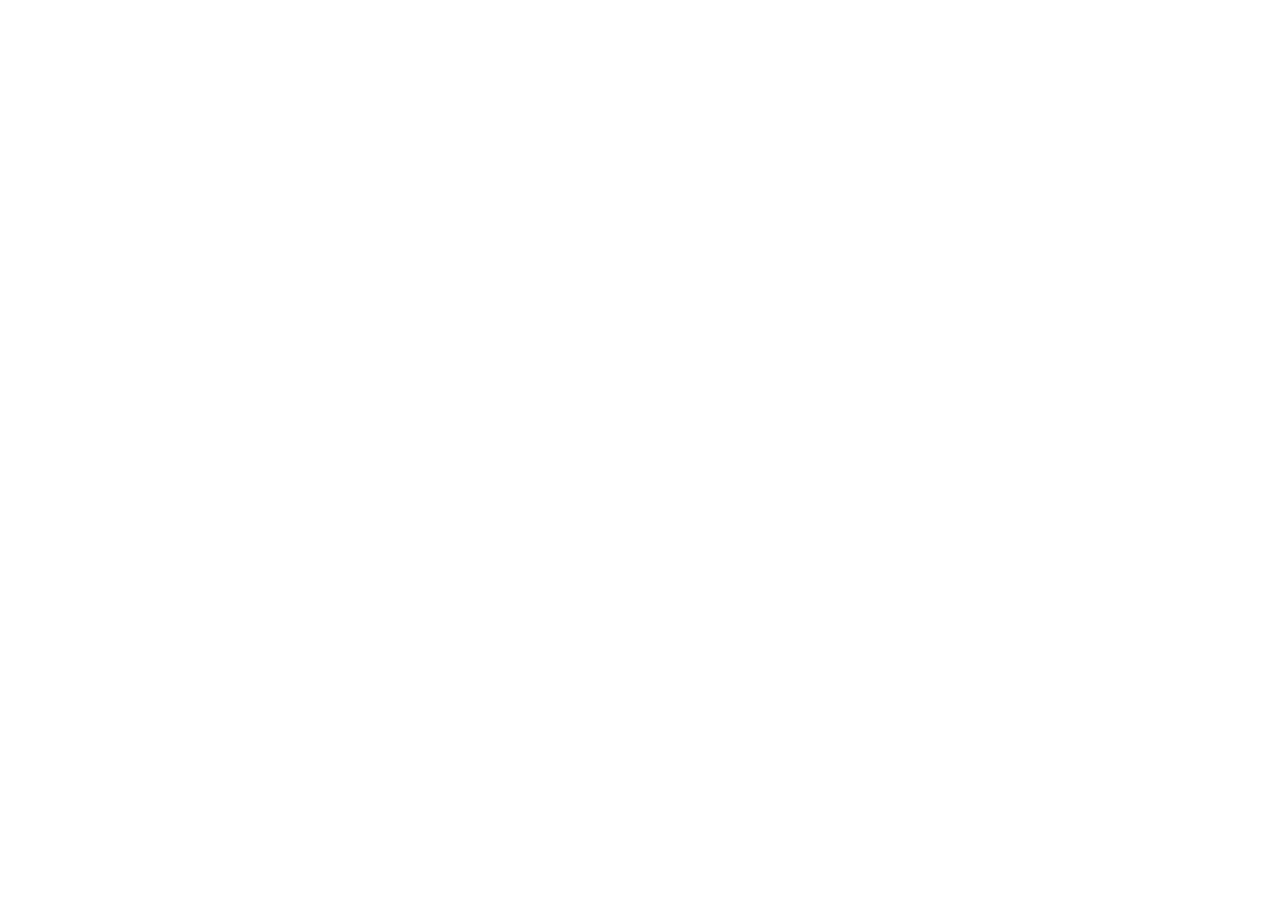
==== index.html @ 3421b2bf "Add files via upload" ====
<!DOCTYPE html>
<html>
<head>
  <meta charset="utf-8" />
  <meta name="viewport" content="width=device-width, initial-scale=1.0" />
  <title>Subhan Mobile Store - Admin Panel</title>
  <!-- Decap CMS Script -->
  <script src="https://unpkg.com/decap-cms@^3.0.0/dist/decap-cms.js"></script>
</head>
<body>
</body>
</html>
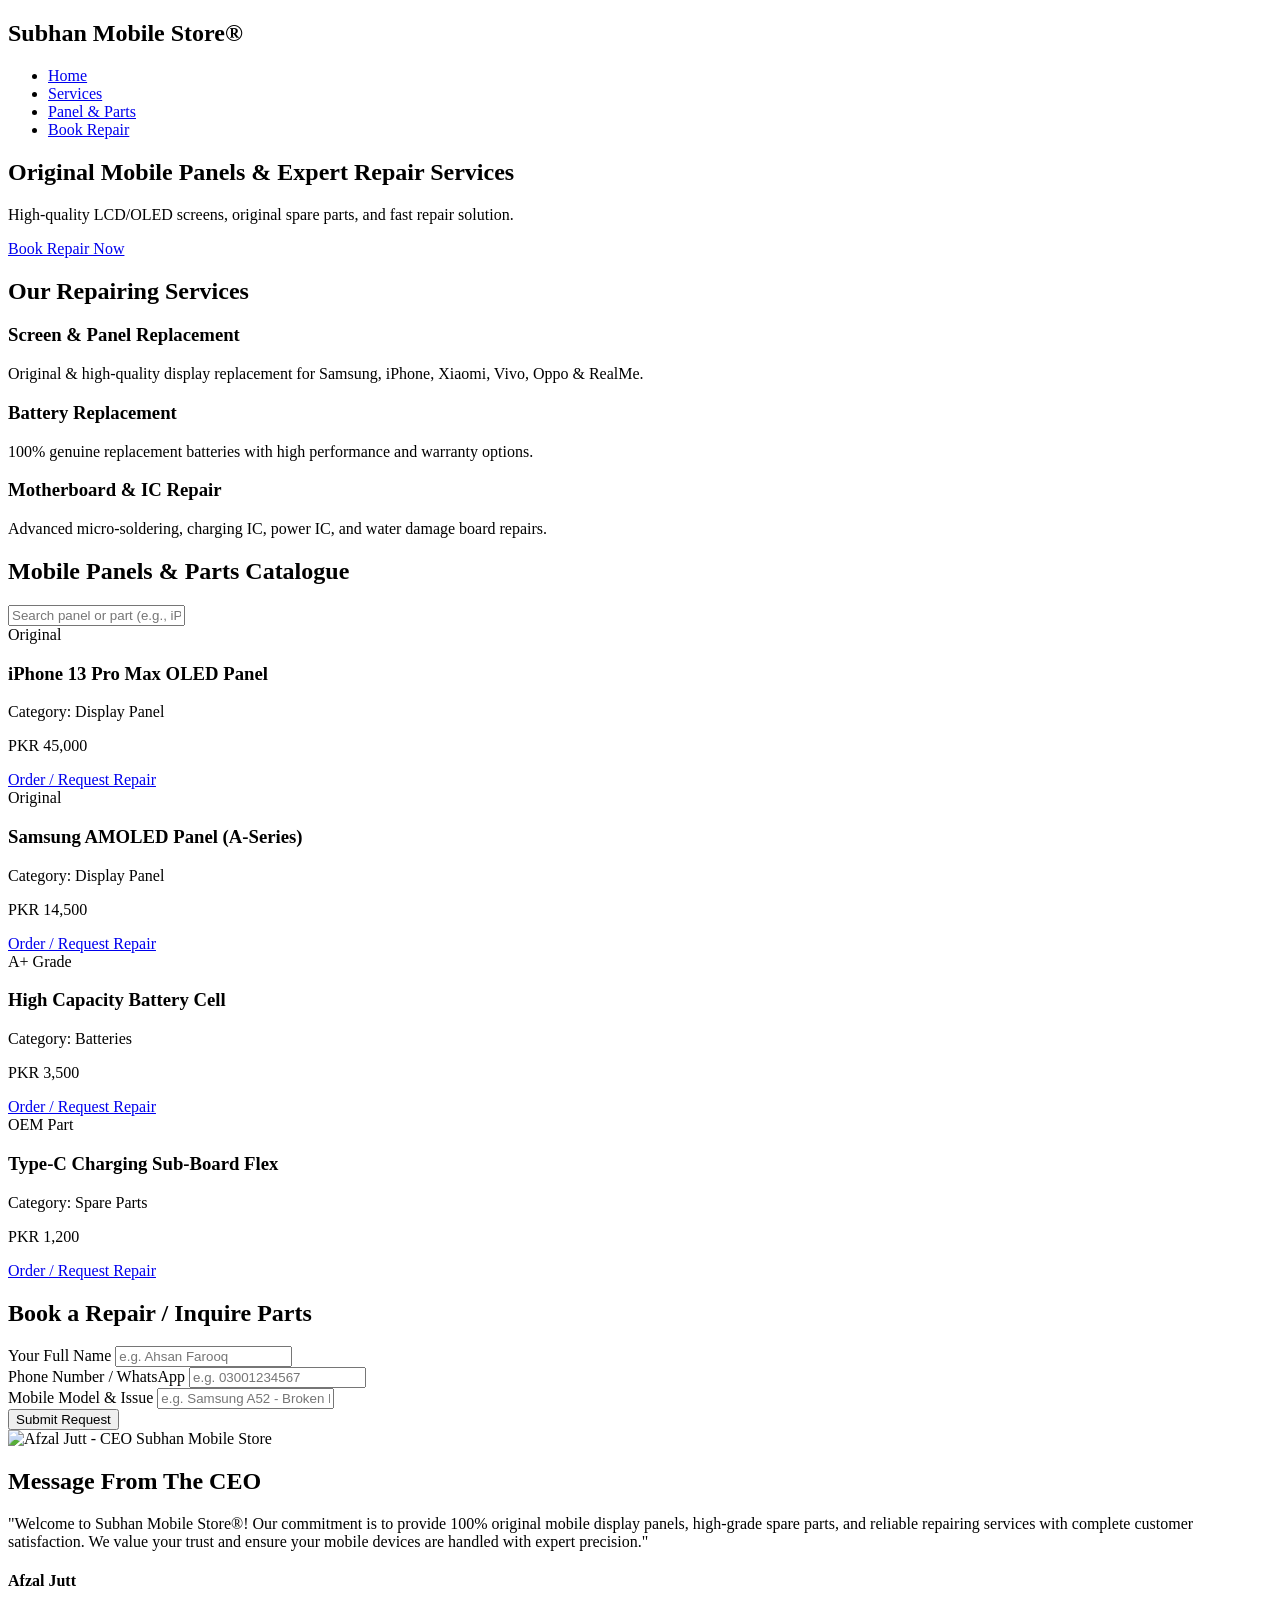
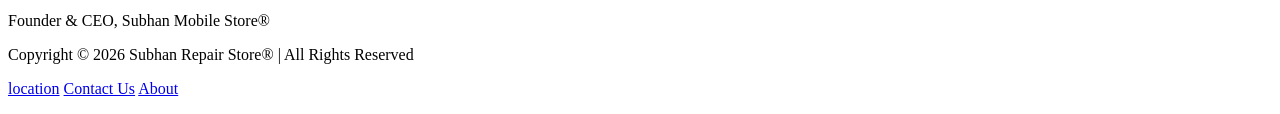
==== commit 0fcc6e8b: "Add files via upload" ====
--- a/index.html
+++ b/index.html
@@ -1,12 +1,159 @@
 <!DOCTYPE html>
-<html>
+<html lang="en">
+
 <head>
-  <meta charset="utf-8" />
-  <meta name="viewport" content="width=device-width, initial-scale=1.0" />
-  <title>Subhan Mobile Store - Admin Panel</title>
-  <!-- Decap CMS Script -->
-  <script src="https://unpkg.com/decap-cms@^3.0.0/dist/decap-cms.js"></script>
+    <meta charset="UTF-8">
+    <meta name="viewport" content="width=device-width, initial-scale=1.0">
+    <title>Subhan Repairing & Mobile Panel Store®</title>
+    <!-- Google Fonts for Professional Look -->
+    <link href="https://fonts.googleapis.com/css2?family=Poppins:wght@400;500;600;700&display=swap" rel="stylesheet">
+    <link rel="stylesheet" href="style.css">
 </head>
+
 <body>
+
+    <!-- Header Navbar -->
+    <header>
+        <div class="logo-container">
+            <h2>Subhan Mobile Store®</h2>
+        </div>
+        <nav>
+            <ul>
+                <li><a href="#home">Home</a></li>
+                <li><a href="#services">Services</a></li>
+                <li><a href="#parts">Panel & Parts</a></li>
+                <li><a href="#booking">Book Repair</a></li>
+            </ul>
+        </nav>
+    </header>
+
+    <!-- Hero Main Banner -->
+    <section class="hero" id="home">
+        <div class="hero-content">
+            <h1>Original Mobile Panels & Expert Repair Services</h1>
+            <p>High-quality LCD/OLED screens, original spare parts, and fast repair solution.</p>
+            <a href="#booking" class="btn-primary">Book Repair Now</a>
+        </div>
+    </section>
+
+    <!-- Repair Services Section -->
+    <section class="services-section" id="services">
+        <h2 class="section-title">Our Repairing Services</h2>
+        <div class="cards-grid">
+            <div class="card">
+                <h3>Screen & Panel Replacement</h3>
+                <p>Original & high-quality display replacement for Samsung, iPhone, Xiaomi, Vivo, Oppo & RealMe.</p>
+            </div>
+            <div class="card">
+                <h3>Battery Replacement</h3>
+                <p>100% genuine replacement batteries with high performance and warranty options.</p>
+            </div>
+            <div class="card">
+                <h3>Motherboard & IC Repair</h3>
+                <p>Advanced micro-soldering, charging IC, power IC, and water damage board repairs.</p>
+            </div>
+        </div>
+    </section>
+
+    <!-- Spare Parts & Panels Catalogue Section -->
+    <section class="parts-section" id="parts">
+        <h2 class="section-title">Mobile Panels & Parts Catalogue</h2>
+        
+        <!-- Interactive Search Bar -->
+        <div class="search-box">
+            <input type="text" id="searchInput" placeholder="Search panel or part (e.g., iPhone 13, OLED, Battery)...">
+        </div>
+
+        <div class="parts-grid" id="partsGrid">
+            <div class="part-card" data-title="iphone 13 pro max oled panel screen">
+                <span class="badge">Original</span>
+                <h3>iPhone 13 Pro Max OLED Panel</h3>
+                <p class="category">Category: Display Panel</p>
+                <p class="price">PKR 45,000</p>
+                <a href="#booking" class="btn-secondary">Order / Request Repair</a>
+            </div>
+
+            <div class="part-card" data-title="samsung amoled display panel a52 a72">
+                <span class="badge">Original</span>
+                <h3>Samsung AMOLED Panel (A-Series)</h3>
+                <p class="category">Category: Display Panel</p>
+                <p class="price">PKR 14,500</p>
+                <a href="#booking" class="btn-secondary">Order / Request Repair</a>
+            </div>
+
+            <div class="part-card" data-title="original high capacity battery iphone samsung">
+                <span class="badge">A+ Grade</span>
+                <h3>High Capacity Battery Cell</h3>
+                <p class="category">Category: Batteries</p>
+                <p class="price">PKR 3,500</p>
+                <a href="#booking" class="btn-secondary">Order / Request Repair</a>
+            </div>
+
+            <div class="part-card" data-title="type c charging port connector sub board flex">
+                <span class="badge">OEM Part</span>
+                <h3>Type-C Charging Sub-Board Flex</h3>
+                <p class="category">Category: Spare Parts</p>
+                <p class="price">PKR 1,200</p>
+                <a href="#booking" class="btn-secondary">Order / Request Repair</a>
+            </div>
+        </div>
+    </section>
+
+    <!-- Booking / Contact Form Section -->
+    <section class="booking-section" id="booking">
+        <div class="form-container">
+            <h2>Book a Repair / Inquire Parts</h2>
+            <form id="repairForm">
+                <div class="form-group">
+                    <label for="name">Your Full Name</label>
+                    <input type="text" id="name" placeholder="e.g. Ahsan Farooq" required>
+                </div>
+                <div class="form-group">
+                    <label for="phone">Phone Number / WhatsApp</label>
+                    <input type="tel" id="phone" placeholder="e.g. 03001234567" required>
+                </div>
+                <div class="form-group">
+                    <label for="device">Mobile Model & Issue</label>
+                    <input type="text" id="device" placeholder="e.g. Samsung A52 - Broken Panel" required>
+                </div>
+                <button type="submit" class="btn-primary form-btn">Submit Request</button>
+            </form>
+            <div id="formResponse" class="form-response"></div>
+        </div>
+        <!-- Subhan Mobile Store - CEO Message Section -->
+<section class="ceo-section">
+    <div class="ceo-container">
+        <!-- CEO Image -->
+        <div class="ceo-image">
+            <img src="img/ceo.jpg" alt="Afzal Jutt - CEO Subhan Mobile Store">
+        </div>
+        
+        <!-- CEO Message Text -->
+        <div class="ceo-text">
+            <h2>Message From The CEO</h2>
+            <p>"Welcome to Subhan Mobile Store®! Our commitment is to provide 100% original mobile display panels, high-grade spare parts, and reliable repairing services with complete customer satisfaction. We value your trust and ensure your mobile devices are handled with expert precision."</p>
+            
+            <div class="ceo-info">
+                <h4>Afzal Jutt</h4>
+                <span>Founder & CEO, Subhan Mobile Store®</span>
+            </div>
+        </div>
+    </div>
+</section>
+    </section>
+
+    <!-- Footer -->
+    <footer>
+        <p>Copyright &copy; 2026 Subhan Repair Store® | All Rights Reserved
+       <div> <a href="https://maps.app.goo.gl/sA5HG1sZmmdgLBc38">location</a>
+        <a href="Contact.html">Contact Us</a>
+        <a href="about.html">About</a>
+    </div>
+        </p>
+         
+    </footer>
+
+    <script src="script.js"></script>
 </body>
+
 </html>
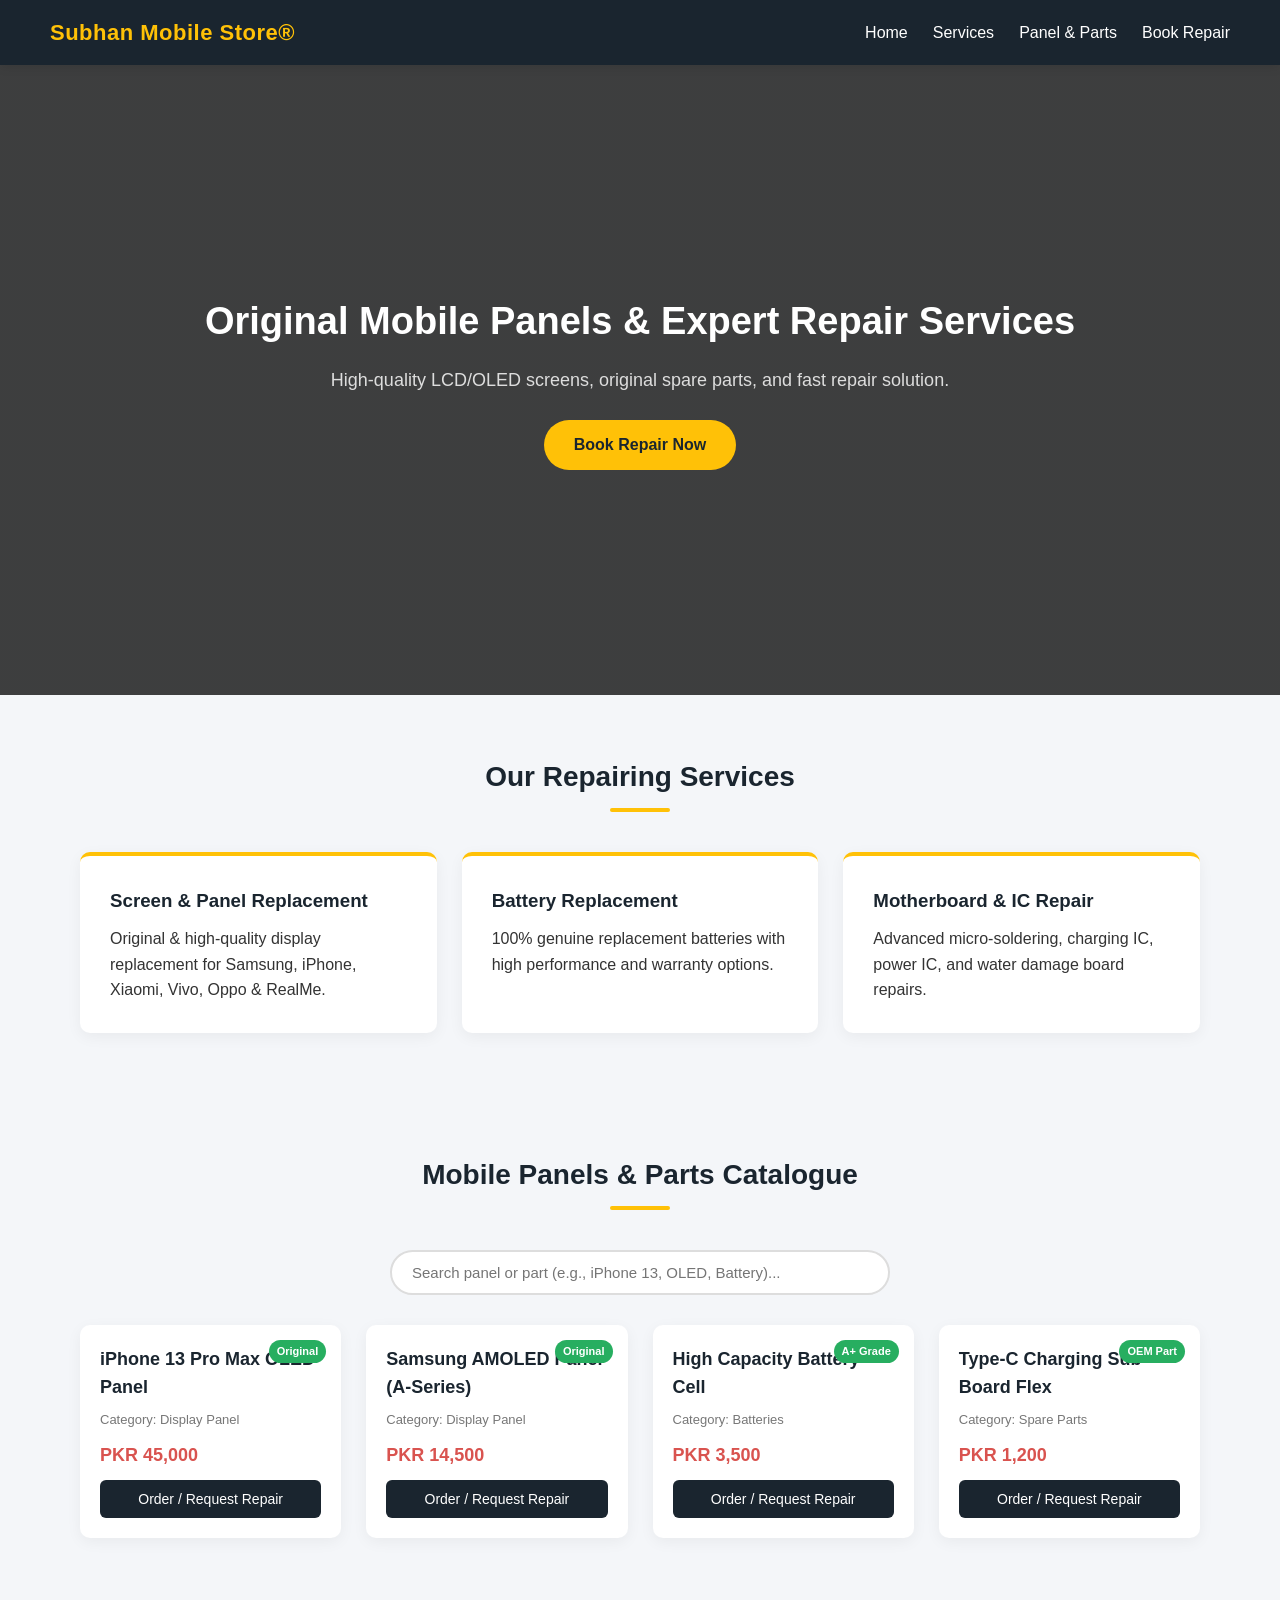
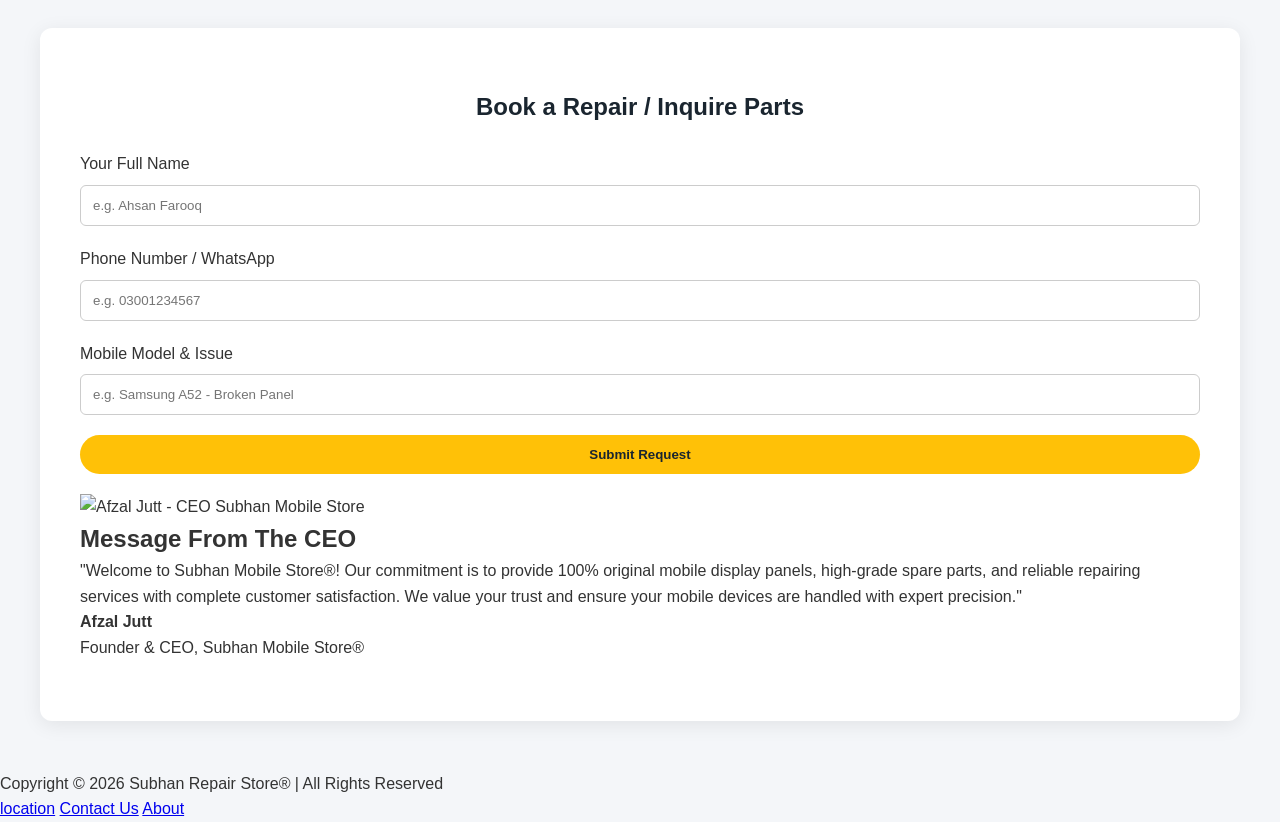
==== commit b09fd8f1: "Update index.html" ====
--- a/index.html
+++ b/index.html
@@ -7,7 +7,7 @@
     <title>Subhan Repairing & Mobile Panel Store®</title>
     <!-- Google Fonts for Professional Look -->
     <link href="https://fonts.googleapis.com/css2?family=Poppins:wght@400;500;600;700&display=swap" rel="stylesheet">
-    <link rel="stylesheet" href="style.css">
+    <link rel="stylesheet" href="css/style.css">
 </head>
 
 <body>
@@ -156,4 +156,4 @@
     <script src="script.js"></script>
 </body>
 
-</html>+</html>
--- a/css/style.css
+++ b/css/style.css
@@ -0,0 +1,359 @@
+/* Reset & Base Styling */
+* {
+    margin: 0;
+    padding: 0;
+    box-sizing: border-box;
+    font-family: 'Poppins', sans-serif;
+}
+
+body {
+    background-color: #f4f6f9;
+    color: #333333;
+    line-height: 1.6;
+}
+
+/* Header Navbar */
+header {
+    background-color: #1a252f;
+    color: #ffffff;
+    display: flex;
+    justify-content: space-between;
+    align-items: center;
+    padding: 15px 50px;
+    position: sticky;
+    top: 0;
+    z-index: 1000;
+    box-shadow: 0 2px 10px rgba(0,0,0,0.1);
+}
+
+.logo-container h2 {
+    color: #ffc107;
+    font-size: 22px;
+    letter-spacing: 0.5px;
+}
+
+nav ul {
+    list-style: none;
+    display: flex;
+    gap: 25px;
+}
+
+nav ul li a {
+    color: #ffffff;
+    text-decoration: none;
+    font-weight: 500;
+    transition: color 0.3s ease;
+}
+
+nav ul li a:hover {
+    color: #ffc107;
+}
+
+/* Hero Section */
+.hero {
+    background: linear-gradient(rgba(0, 0, 0, 0.75), rgba(0, 0, 0, 0.75)), 
+                url('https://images.unsplash.com/photo-1597740985671-2a8a3b80502e?auto=format&fit=crop&w=1200&q=80') center center/cover no-repeat;
+    height: 70vh;
+    display: flex;
+    align-items: center;
+    justify-content: center;
+    text-align: center;
+    color: #ffffff;
+    padding: 0 20px;
+}
+
+.hero-content h1 {
+    font-size: 38px;
+    margin-bottom: 15px;
+}
+
+.hero-content p {
+    font-size: 18px;
+    margin-bottom: 25px;
+    color: #dddddd;
+}
+
+/* Buttons */
+.btn-primary {
+    display: inline-block;
+    background-color: #ffc107;
+    color: #1a252f;
+    padding: 12px 30px;
+    font-weight: 700;
+    text-decoration: none;
+    border-radius: 25px;
+    border: none;
+    cursor: pointer;
+    transition: all 0.3s ease;
+}
+
+.btn-primary:hover {
+    background-color: #e0a800;
+    transform: translateY(-2px);
+}
+
+.btn-secondary {
+    display: block;
+    text-align: center;
+    background-color: #1a252f;
+    color: #ffffff;
+    padding: 8px 15px;
+    text-decoration: none;
+    border-radius: 6px;
+    font-size: 14px;
+    margin-top: 10px;
+    transition: background 0.3s ease;
+}
+
+.btn-secondary:hover {
+    background-color: #2c3e50;
+}
+
+/* Common Section Styling */
+.services-section, .parts-section, .booking-section {
+    padding: 60px 40px;
+    max-width: 1200px;
+    margin: 0 auto;
+}
+
+.section-title {
+    text-align: center;
+    font-size: 28px;
+    margin-bottom: 40px;
+    color: #1a252f;
+    position: relative;
+}
+
+.section-title::after {
+    content: '';
+    width: 60px;
+    height: 4px;
+    background-color: #ffc107;
+    display: block;
+    margin: 8px auto 0;
+    border-radius: 2px;
+}
+
+/* Services Grid */
+.cards-grid {
+    display: grid;
+    grid-template-columns: repeat(auto-fit, minmax(280px, 1fr));
+    gap: 25px;
+}
+
+.card {
+    background-color: #ffffff;
+    padding: 30px;
+    border-radius: 10px;
+    box-shadow: 0 4px 15px rgba(0,0,0,0.05);
+    border-top: 4px solid #ffc107;
+    transition: transform 0.3s ease;
+}
+
+.card:hover {
+    transform: translateY(-5px);
+}
+
+.card h3 {
+    margin-bottom: 10px;
+    color: #1a252f;
+}
+
+/* Search Bar */
+.search-box {
+    margin-bottom: 30px;
+    text-align: center;
+}
+
+.search-box input {
+    width: 100%;
+    max-width: 500px;
+    padding: 12px 20px;
+    border: 2px solid #ddd;
+    border-radius: 25px;
+    outline: none;
+    font-size: 15px;
+    transition: border 0.3s ease;
+}
+
+.search-box input:focus {
+    border-color: #ffc107;
+}
+
+/* Parts Catalogue Grid */
+.parts-grid {
+    display: grid;
+    grid-template-columns: repeat(auto-fit, minmax(250px, 1fr));
+    gap: 25px;
+}
+
+.part-card {
+    background-color: #ffffff;
+    padding: 20px;
+    border-radius: 10px;
+    box-shadow: 0 4px 15px rgba(0,0,0,0.05);
+    position: relative;
+}
+
+.badge {
+    position: absolute;
+    top: 15px;
+    right: 15px;
+    background-color: #27ae60;
+    color: #ffffff;
+    font-size: 11px;
+    padding: 3px 8px;
+    border-radius: 12px;
+    font-weight: 600;
+}
+
+.part-card h3 {
+    font-size: 18px;
+    margin-bottom: 8px;
+    color: #1a252f;
+}
+
+.category {
+    font-size: 13px;
+    color: #777777;
+}
+
+.price {
+    font-size: 18px;
+    font-weight: 700;
+    color: #d9534f;
+    margin: 10px 0;
+}
+
+/* Booking Form Section */
+.booking-section {
+    background-color: #ffffff;
+    border-radius: 12px;
+    box-shadow: 0 4px 20px rgba(0,0,0,0.08);
+    margin-top: 30px;
+    margin-bottom: 50px;
+}
+
+.form-container h2 {
+    text-align: center;
+    margin-bottom: 25px;
+    color: #1a252f;
+}
+
+.form-group {
+    margin-bottom: 20px;
+}
+
+.form-group label {
+    display: block;
+    margin-bottom: 8px;
+    font-weight: 500;
+}
+
+.form-group input {
+    width: 100%;
+    padding: 12px;
+    border: 1px solid #cccccc;
+    border-radius: 6px;
+    outline: none;
+}
+
+.form-group input:focus {
+    border-color: #1a252f;
+}
+
+.form-btn {
+    width: 100%;
+}
+
+.form-response {
+    margin-top: 20px;
+    text-align: center;
+    font-weight: 600;
+    color: #27ae60;
+}
+<!-- Subhan Mobile Store - CEO Message Section -->
+<section class="ceo-section">
+    <div class="ceo-container">
+        <!-- CEO Image -->
+        <div class="ceo-image">
+            <img src="img/ceo.jpg" alt="Afzal Jutt - CEO Subhan Mobile Store">
+        </div>
+        
+        <!-- CEO Message Text -->
+        <div class="ceo-text">
+            <h2>Message From The CEO</h2>
+            <p>"Welcome to Subhan Mobile Store®! Our commitment is to provide 100% original mobile display panels, high-grade spare parts, and reliable repairing services with complete customer satisfaction. We value your trust and ensure your mobile devices are handled with expert precision."</p>
+            
+            <div class="ceo-info">
+                <h4>Afzal Jutt</h4>
+                <span>Founder & CEO, Subhan Mobile Store®</span>
+            </div>
+        </div>
+    </div>
+</section>
+/* Professional Footer Styling */
+.site-footer {
+    background-color: #1a252f;
+    color: #ffffff;
+    padding: 30px 20px;
+    margin-top: 50px;
+    border-top: 4px solid #ffc107;
+}
+
+.footer-container {
+    max-width: 1100px;
+    margin: 0 auto;
+    display: flex;
+    justify-content: space-between;
+    align-items: center;
+    flex-wrap: wrap;
+    gap: 20px;
+}
+
+.footer-info p {
+    font-size: 14px;
+    color: #cccccc;
+    margin: 0;
+}
+
+.footer-links {
+    display: flex;
+    gap: 25px;
+}
+
+.footer-links a {
+    color: #ffffff;
+    text-decoration: none;
+    font-size: 14px;
+    font-weight: 500;
+    transition: color 0.3s ease, transform 0.2s ease;
+    position: relative;
+}
+
+.footer-links a::after {
+    content: '';
+    position: absolute;
+    width: 0;
+    height: 2px;
+    bottom: -4px;
+    left: 0;
+    background-color: #ffc107;
+    transition: width 0.3s ease;
+}
+
+.footer-links a:hover {
+    color: #ffc107;
+}
+
+.footer-links a:hover::after {
+    width: 100%;
+}
+
+/* Responsive Mobile View ke liye */
+@media (max-width: 768px) {
+    .footer-container {
+        flex-direction: column;
+        text-align: center;
+    }
+}
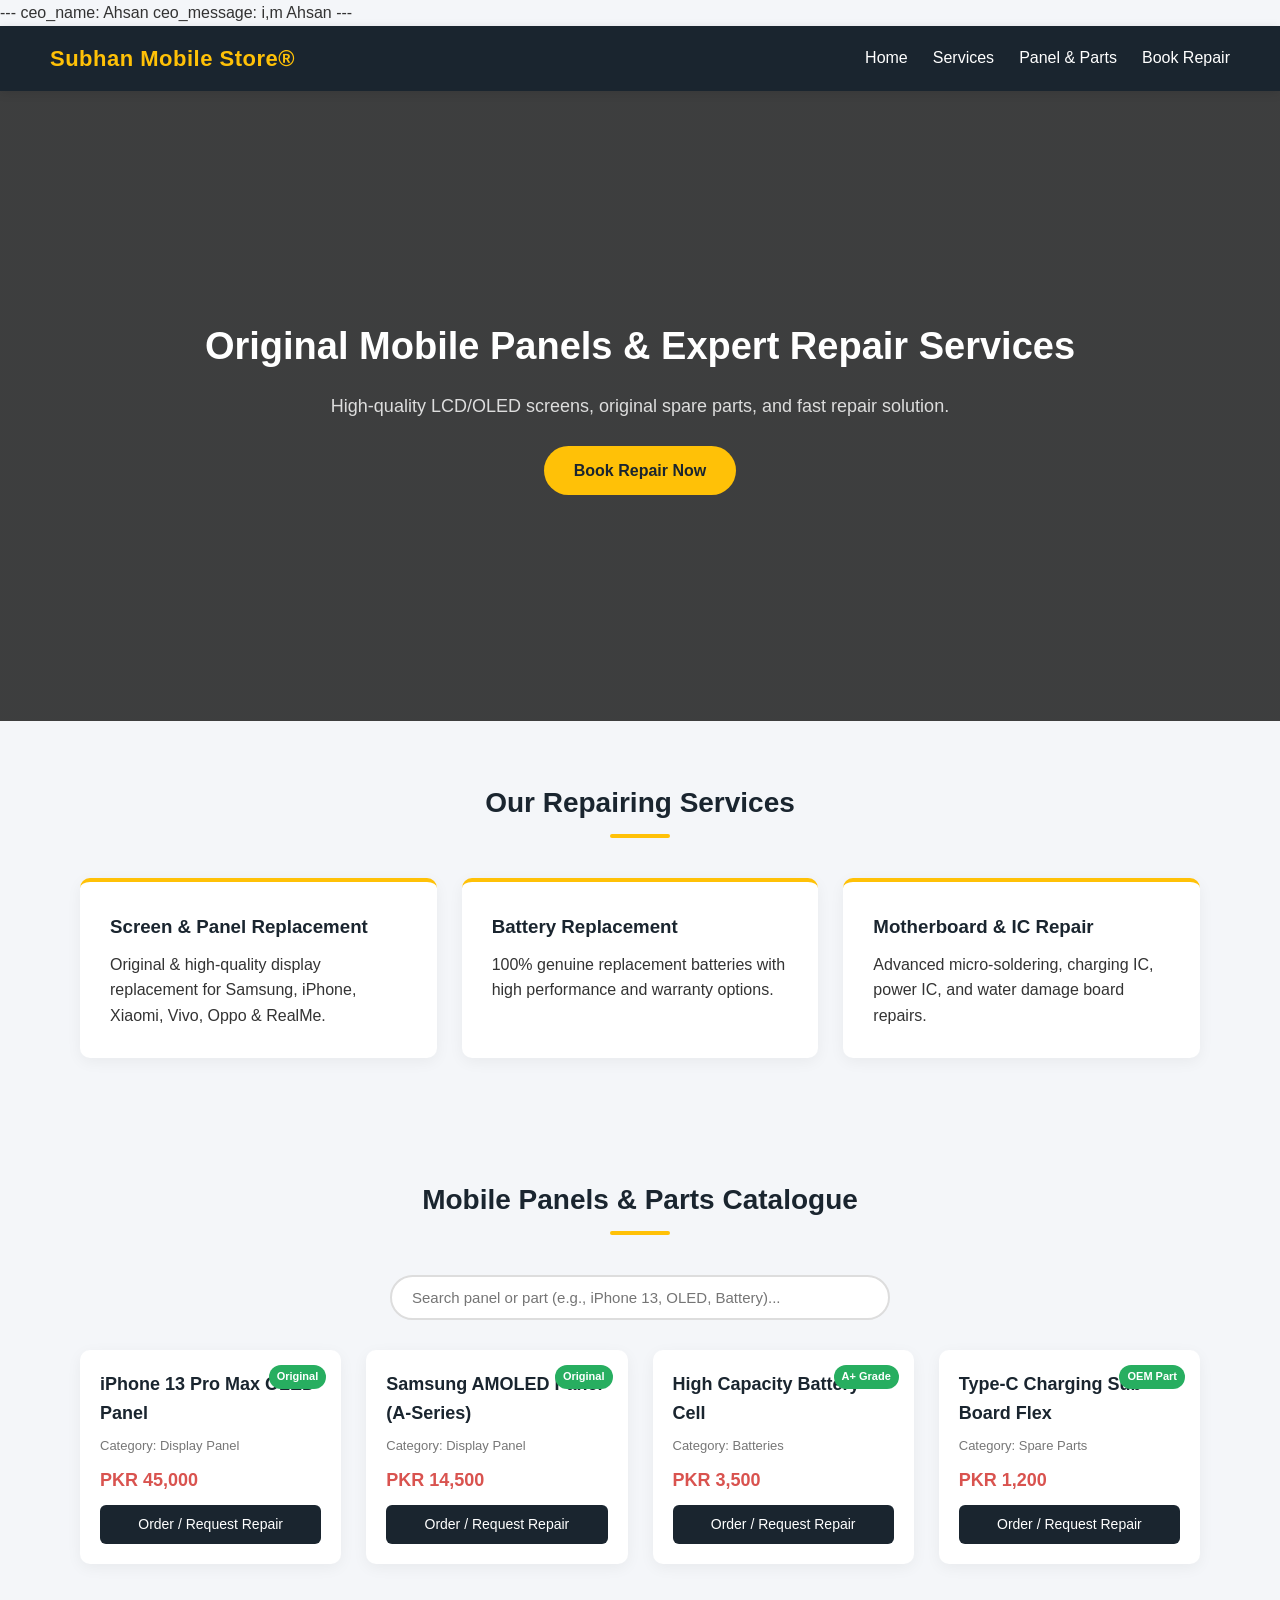
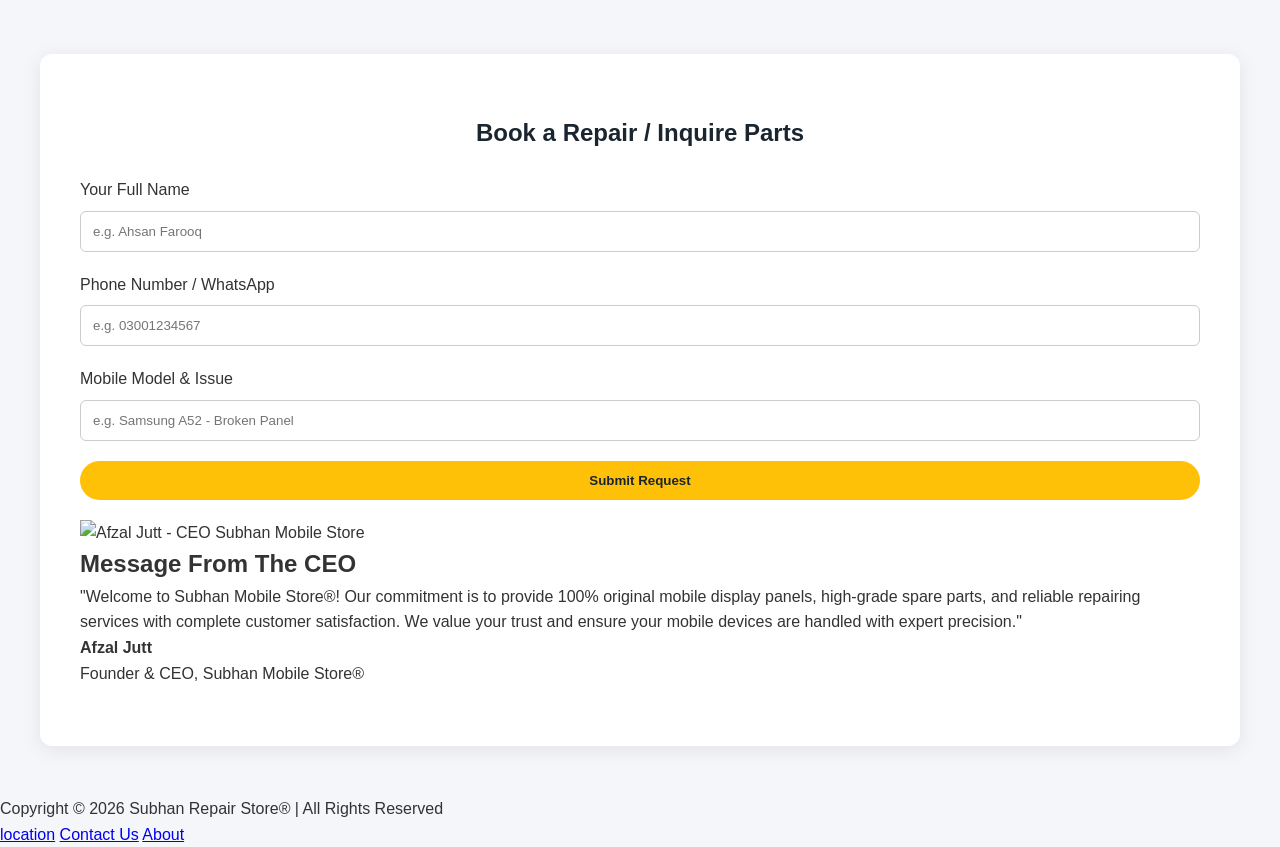
==== commit 7d288075: "Update Pages Content “home”" ====
--- a/index.html
+++ b/index.html
@@ -1,3 +1,7 @@
+---
+ceo_name: Ahsan
+ceo_message: i,m Ahsan
+---
 <!DOCTYPE html>
 <html lang="en">
 
@@ -8,7 +12,19 @@
     <!-- Google Fonts for Professional Look -->
     <link href="https://fonts.googleapis.com/css2?family=Poppins:wght@400;500;600;700&display=swap" rel="stylesheet">
     <link rel="stylesheet" href="css/style.css">
+    <script src="https://identity.netlify.com/v1/netlify-identity-widget.js"></script>
 </head>
+    <script>
+  if (window.netlifyIdentity) {
+    window.netlifyIdentity.on("init", user => {
+      if (!user) {
+        window.netlifyIdentity.on("login", () => {
+          document.location.reload();
+        });
+      }
+    });
+  }
+</script>
 
 <body>
 
